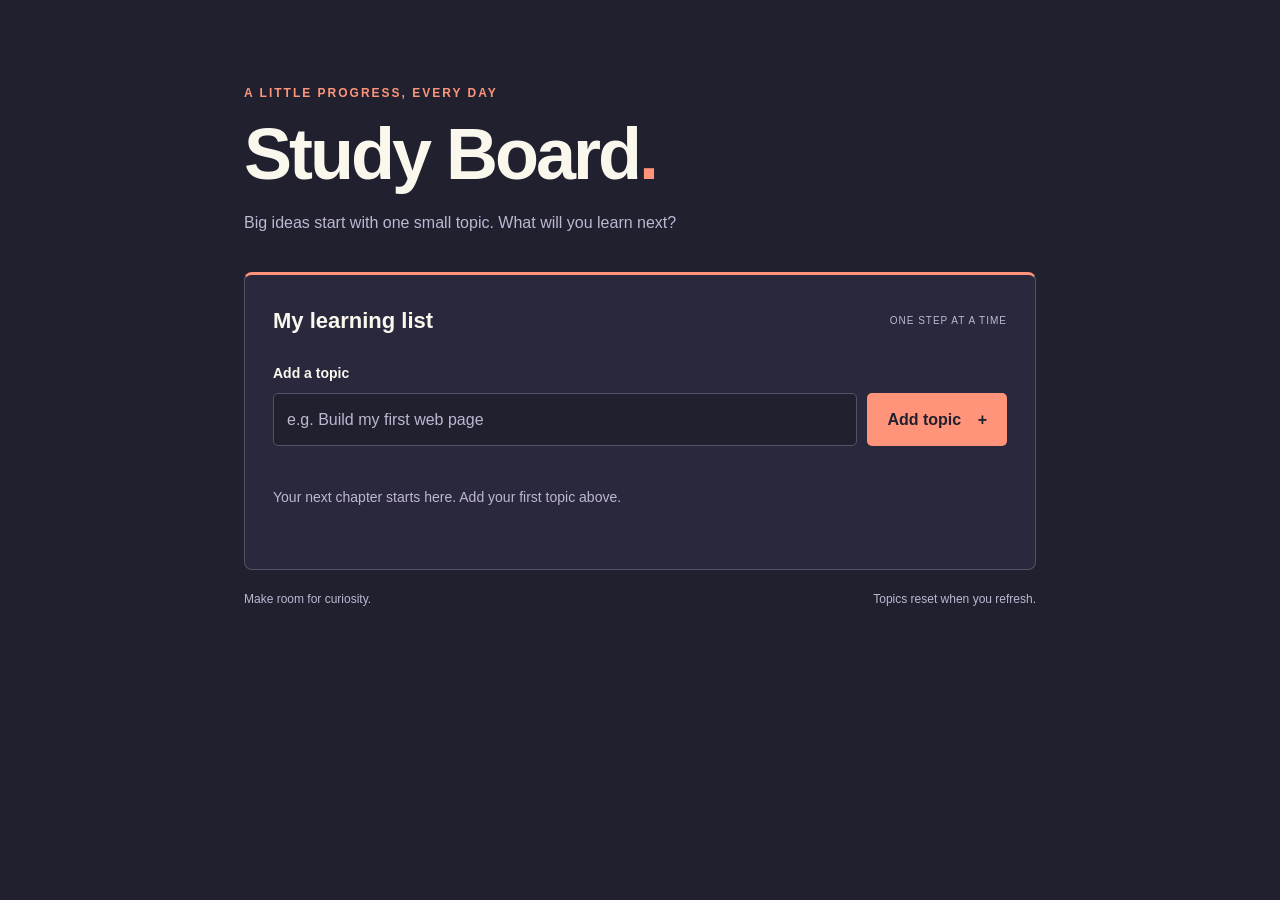
==== study-board/index.html @ 26f90575 "Add Study Board starter" ====
<!doctype html>
<html lang="en">
<head>
  <meta charset="utf-8">
  <meta name="viewport" content="width=device-width, initial-scale=1">
  <title>Study Board</title>
  <link rel="stylesheet" href="style.css">
  <script src="app.js" defer></script>
</head>
<body>
  <main>
    <header>
      <p class="eyebrow">A LITTLE PROGRESS, EVERY DAY</p>
      <h1>Study Board<span>.</span></h1>
      <p class="intro">Big ideas start with one small topic. What will you learn next?</p>
    </header>

    <section class="board" aria-labelledby="board-title">
      <div class="board-heading">
        <h2 id="board-title">My learning list</h2>
        <span class="tag">ONE STEP AT A TIME</span>
      </div>
      <form id="task-form">
        <label for="task-input">Add a topic</label>
        <div class="input-row">
          <input id="task-input" placeholder="e.g. Build my first web page" maxlength="120" required>
          <button type="submit">Add topic <span aria-hidden="true">+</span></button>
        </div>
      </form>
      <p id="empty-message">Your next chapter starts here. Add your first topic above.</p>
      <ul id="task-list" aria-label="Learning topics"></ul>
      <p id="status" class="sr-only" role="status"></p>
    </section>
    <footer>Make room for curiosity. <span>Topics reset when you refresh.</span></footer>
  </main>
</body>
</html>
---- study-board/style.css ----
:root {
  --background: #20202f;
  --surface: #29283d;
  --text: #faf7ed;
  --muted: #bdb8d2;
  --accent: #ff947b;
  --border: #555168;
}

* { box-sizing: border-box; }
body {
  margin: 0;
  background: var(--background);
  color: var(--text);
  font-family: "Segoe UI", Arial, sans-serif;
  line-height: 1.6;
}
main { max-width: 840px; margin: 0 auto; padding: 72px 24px 32px; }
.eyebrow { color: var(--accent); font-size: 12px; font-weight: 700; letter-spacing: 2px; }
h1 { margin: 12px 0; font-size: clamp(40px, 8vw, 72px); line-height: 1.1; letter-spacing: -3px; }
h1 span { color: var(--accent); }
.intro { color: var(--muted); max-width: 490px; margin-bottom: 36px; }
.board { background: var(--surface); border: 1px solid var(--border); border-top: 3px solid var(--accent); padding: 28px; border-radius: 8px; }
.board-heading { display: flex; align-items: center; justify-content: space-between; gap: 16px; margin-bottom: 24px; }
h2 { margin: 0; font-size: 22px; }
.tag { color: var(--muted); font-size: 10px; letter-spacing: 1px; }
label { display: block; margin-bottom: 8px; font-size: 14px; font-weight: 600; }
.input-row { display: flex; gap: 10px; }
input { min-width: 0; flex: 1; background: var(--background); color: var(--text); border: 1px solid var(--border); border-radius: 5px; padding: 13px; font: inherit; }
input::placeholder { color: var(--muted); }
button { background: var(--accent); color: #20202f; border: 0; border-radius: 5px; padding: 13px 20px; font: inherit; font-weight: 700; cursor: pointer; }
button:hover { background: #ffb39f; }
button span { margin-left: 12px; }
:focus-visible { outline: 3px solid #a8d5ff; outline-offset: 3px; }
#empty-message { color: var(--muted); padding: 26px 0 8px; font-size: 14px; }
ul { list-style: none; padding: 0; margin: 24px 0 0; }
li { padding: 14px 0; border-bottom: 1px solid var(--border); overflow-wrap: anywhere; }
li::before { content: "→"; color: var(--accent); margin-right: 14px; }
footer { display: flex; justify-content: space-between; gap: 12px; margin-top: 20px; color: var(--muted); font-size: 12px; }
.sr-only { position: absolute; width: 1px; height: 1px; padding: 0; overflow: hidden; clip-path: inset(50%); white-space: nowrap; }
@media (max-width: 540px) {
  main { padding: 40px 18px 24px; }
  .board { padding: 20px; }
  .board-heading, footer { flex-direction: column; align-items: flex-start; }
  .input-row { flex-direction: column; }
}
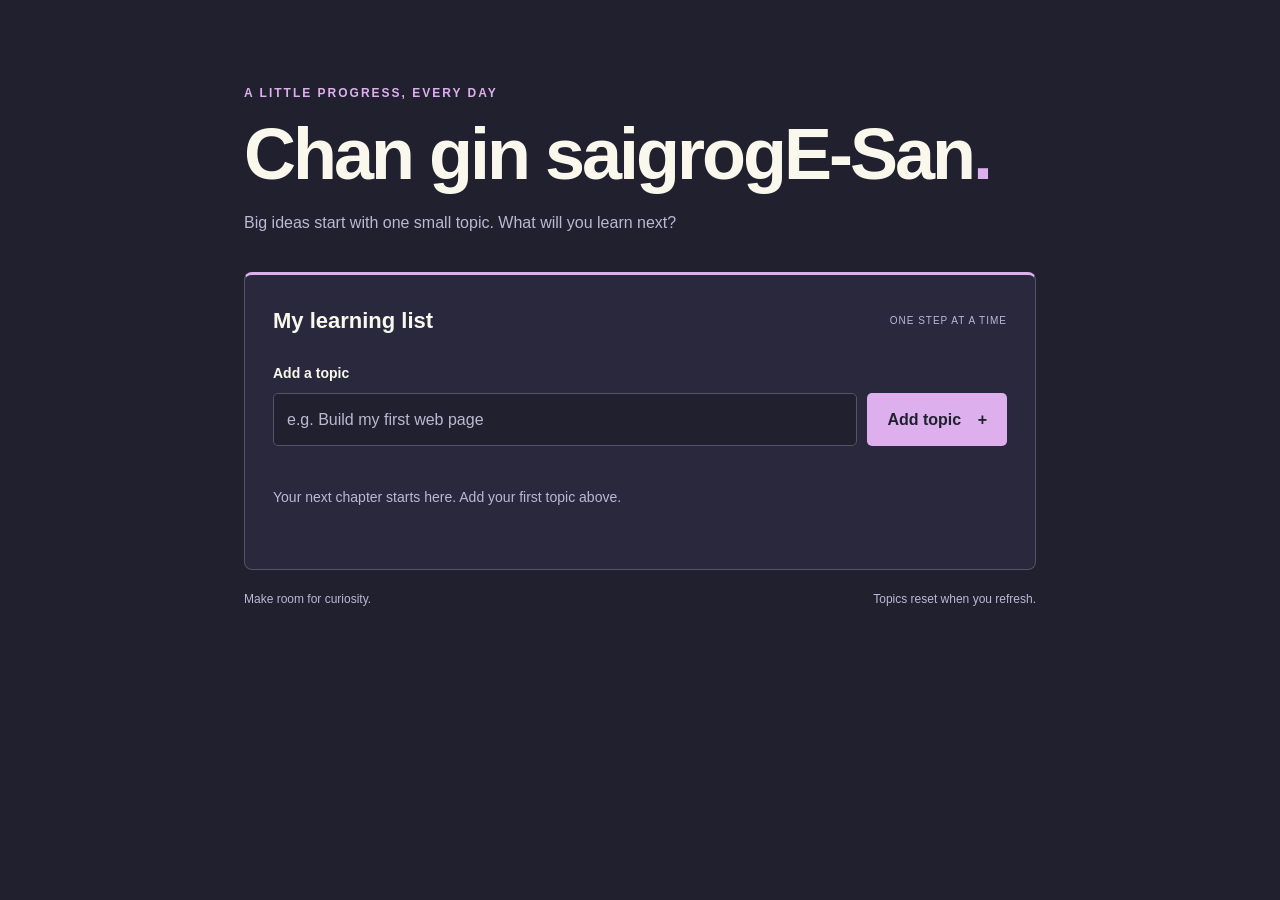
==== commit 118d475c: "H1 changed" ====
--- a/study-board/index.html
+++ b/study-board/index.html
@@ -11,7 +11,7 @@
   <main>
     <header>
       <p class="eyebrow">A LITTLE PROGRESS, EVERY DAY</p>
-      <h1>Study Board<span>.</span></h1>
+      <h1>Chan gin saigrogE-San<span>.</span></h1>
       <p class="intro">Big ideas start with one small topic. What will you learn next?</p>
     </header>
 
--- a/study-board/style.css
+++ b/study-board/style.css
@@ -3,7 +3,7 @@
   --surface: #29283d;
   --text: #faf7ed;
   --muted: #bdb8d2;
-  --accent: #ff947b;
+  --accent: #DDAFED;
   --border: #555168;
 }
 
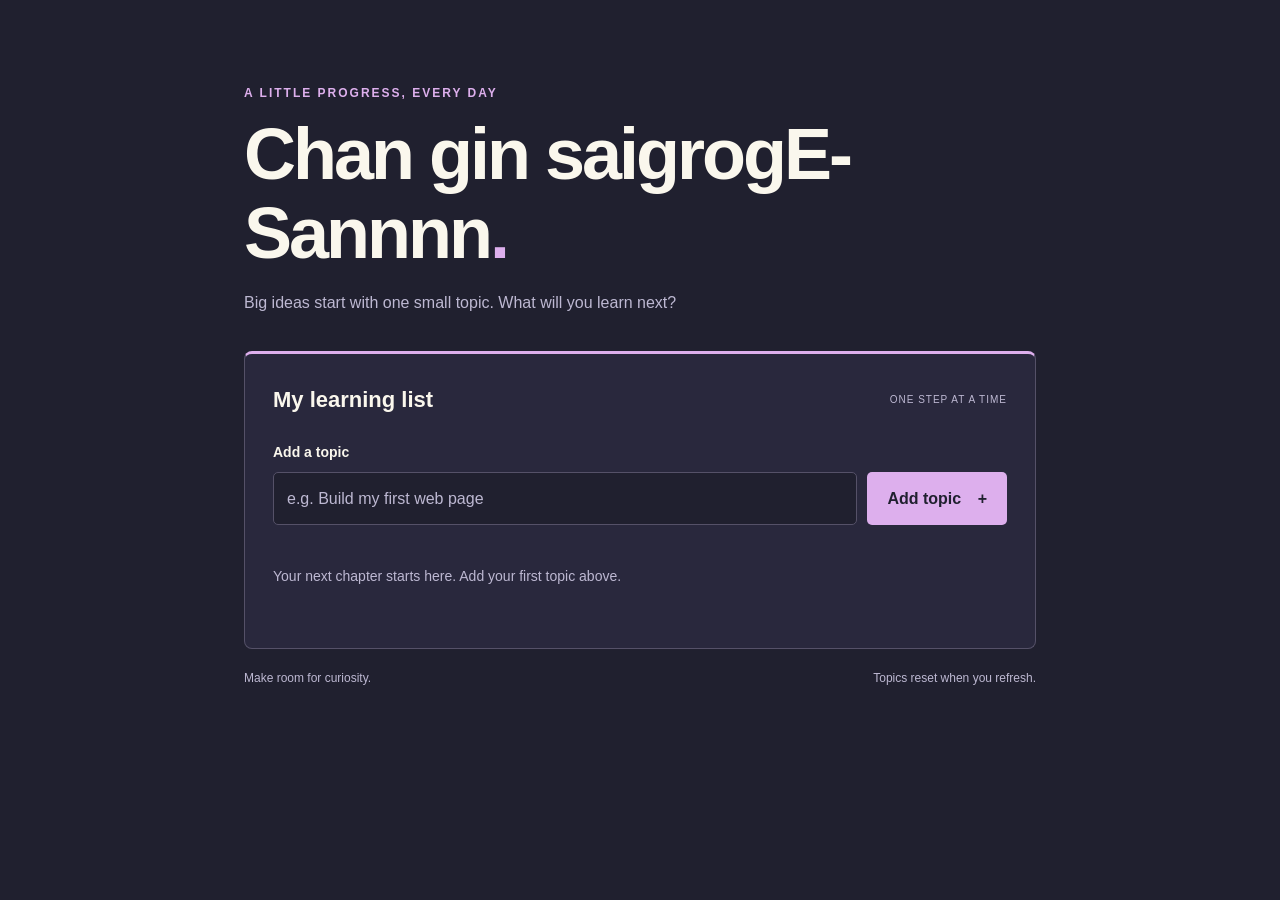
==== commit 985e7ebe: "conflict A" ====
--- a/study-board/index.html
+++ b/study-board/index.html
@@ -11,7 +11,7 @@
   <main>
     <header>
       <p class="eyebrow">A LITTLE PROGRESS, EVERY DAY</p>
-      <h1>Chan gin saigrogE-San<span>.</span></h1>
+      <h1>Chan gin saigrogE-Sannnn<span>.</span></h1>
       <p class="intro">Big ideas start with one small topic. What will you learn next?</p>
     </header>
 
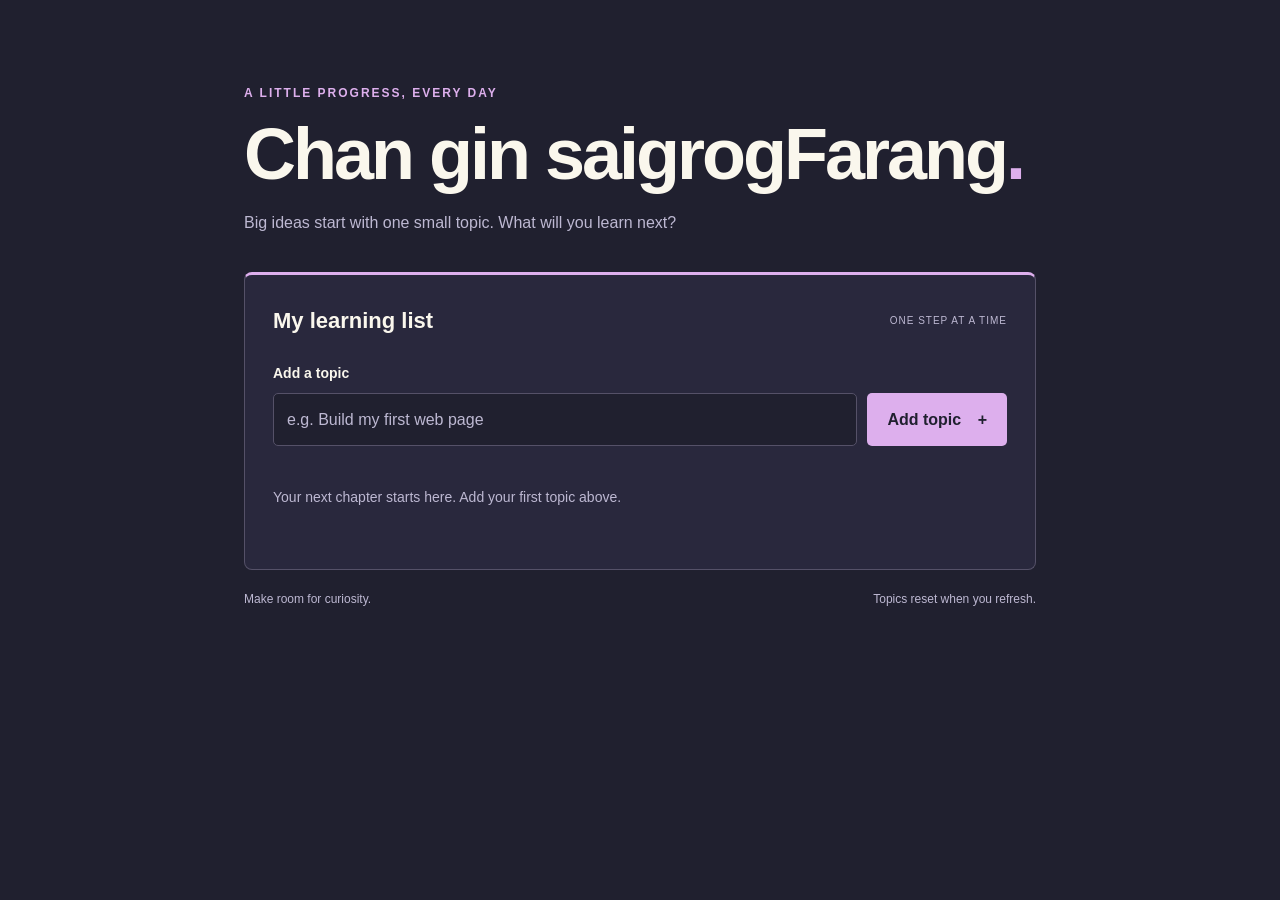
==== commit dfc6b809: "conflict B" ====
--- a/study-board/index.html
+++ b/study-board/index.html
@@ -11,7 +11,7 @@
   <main>
     <header>
       <p class="eyebrow">A LITTLE PROGRESS, EVERY DAY</p>
-      <h1>Chan gin saigrogE-Sannnn<span>.</span></h1>
+      <h1>Chan gin saigrogFarang<span>.</span></h1>
       <p class="intro">Big ideas start with one small topic. What will you learn next?</p>
     </header>
 
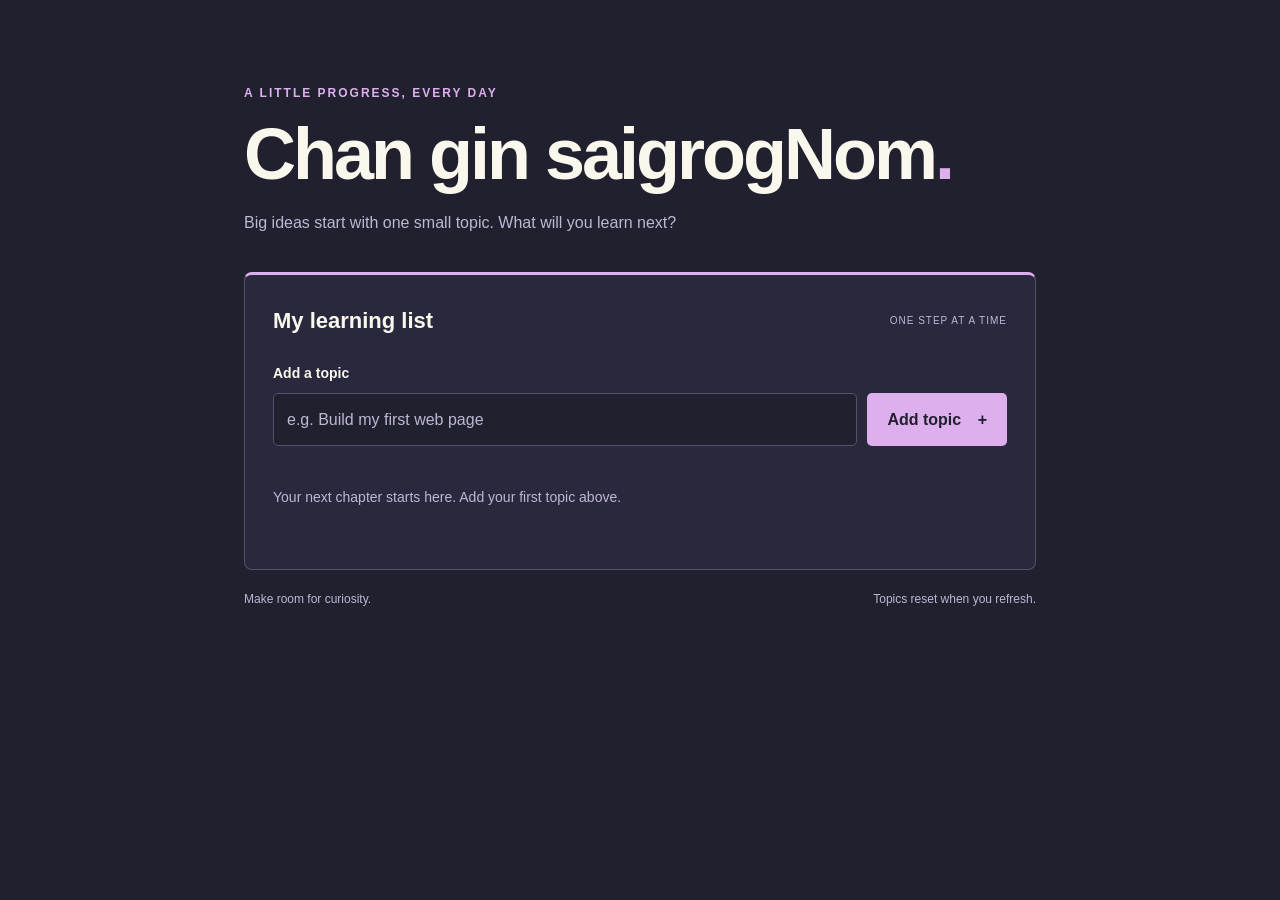
==== commit 8961c148: "resolved" ====
--- a/study-board/index.html
+++ b/study-board/index.html
@@ -11,7 +11,7 @@
   <main>
     <header>
       <p class="eyebrow">A LITTLE PROGRESS, EVERY DAY</p>
-      <h1>Chan gin saigrogFarang<span>.</span></h1>
+      <h1>Chan gin saigrogNom<span>.</span></h1>
       <p class="intro">Big ideas start with one small topic. What will you learn next?</p>
     </header>
 
